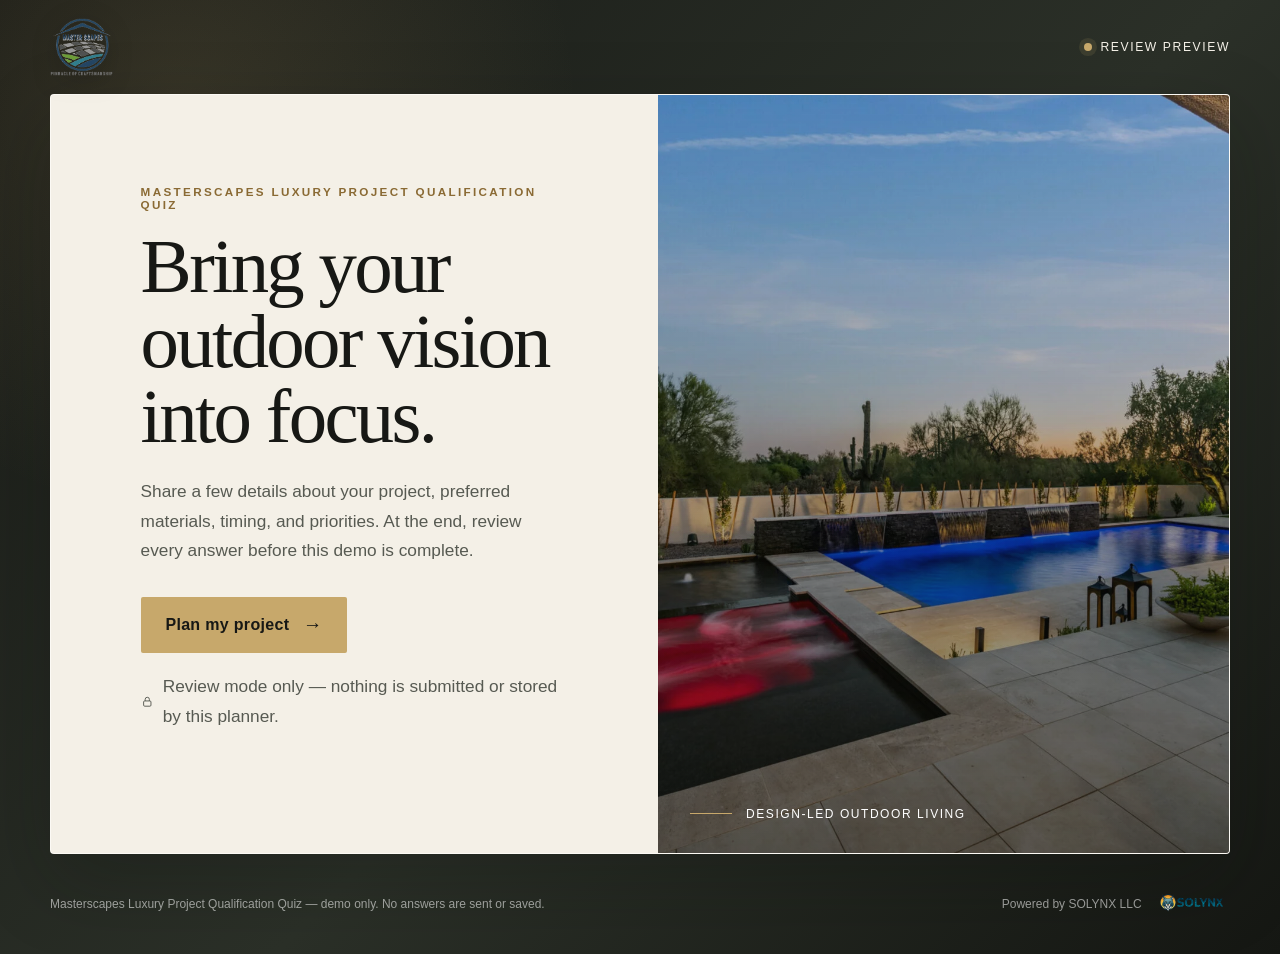
==== project-planner/index.html @ ef537129 "Integrate outdoor project planner preview" ====
<!doctype html>
<html lang="en">
<head>
  <meta charset="utf-8">
  <meta name="viewport" content="width=device-width, initial-scale=1">
  <meta name="description" content="Non-submitting review preview of the Masterscapes Luxury Project Qualification Quiz.">
  <title>Masterscapes Luxury Project Qualification Quiz</title>
  <link rel="stylesheet" href="styles.css">
</head>
<body>
  <a class="skip-link" href="#planner">Skip to project planner</a>
  <header class="site-header">
    <a class="brand" href="../" aria-label="Return to the Master Scapes home page">
      <img src="../images/masterscapes-logo.png" alt="Master Scapes">
    </a>
    <div class="preview-pill"><span aria-hidden="true"></span> Review preview</div>
  </header>

  <main id="planner" class="planner-shell">
    <noscript>
      <p class="noscript">JavaScript is required to use this project-planning preview.</p>
    </noscript>
    <section id="app" aria-live="polite"></section>
  </main>

  <footer class="site-footer">
    <p>Masterscapes Luxury Project Qualification Quiz — demo only. No answers are sent or saved.</p>
    <a href="https://solynx.solutions" aria-label="SOLYNX website">
      <span>Powered by SOLYNX LLC</span>
      <img src="../images/solynx-logo.png" alt="SOLYNX">
    </a>
  </footer>
  <script src="app.js"></script>
</body>
</html>
---- project-planner/styles.css ----
:root {
  --ink: #171815;
  --ink-soft: #252720;
  --forest: #293227;
  --cream: #f4f0e7;
  --paper: #fbf9f4;
  --gold: #c7a86b;
  --gold-dark: #8a6a34;
  --muted: #6f716a;
  --line: rgba(28, 31, 25, 0.15);
  --danger: #a34335;
  --shadow: 0 28px 80px rgba(14, 16, 12, 0.24);
}

* { box-sizing: border-box; }

html { scroll-behavior: smooth; }

body {
  margin: 0;
  min-width: 320px;
  color: var(--ink);
  background:
    radial-gradient(circle at 14% 12%, rgba(199, 168, 107, 0.16), transparent 25rem),
    linear-gradient(135deg, #181a16 0%, #2b3028 55%, #151713 100%);
  font-family: "Segoe UI", Arial, sans-serif;
  min-height: 100vh;
}

button, input, textarea { font: inherit; }
button { cursor: pointer; }

.skip-link {
  position: absolute;
  width: 1px;
  height: 1px;
  padding: 0;
  margin: -1px;
  overflow: hidden;
  clip: rect(0 0 0 0);
  white-space: nowrap;
  border: 0;
  left: 1rem;
  top: 1rem;
  z-index: 100;
  color: var(--ink);
  background: var(--cream);
  border-radius: 0.25rem;
}
.skip-link:focus {
  position: fixed;
  width: auto;
  height: auto;
  padding: 0.75rem 1rem;
  margin: 0;
  overflow: visible;
  clip: auto;
  white-space: normal;
}

.site-header {
  width: min(1180px, calc(100% - 40px));
  min-height: 94px;
  margin: 0 auto;
  display: flex;
  align-items: center;
  justify-content: space-between;
  gap: 1rem;
}

.brand img {
  display: block;
  width: 190px;
  max-height: 58px;
  object-fit: contain;
  object-position: left center;
  filter: drop-shadow(0 4px 12px rgba(0, 0, 0, 0.28));
}

.preview-pill {
  display: inline-flex;
  align-items: center;
  gap: 0.55rem;
  color: #f5f1e8;
  font-size: 0.76rem;
  letter-spacing: 0.13em;
  text-transform: uppercase;
}

.preview-pill span {
  width: 8px;
  height: 8px;
  border-radius: 50%;
  background: var(--gold);
  box-shadow: 0 0 0 5px rgba(199, 168, 107, 0.12);
}

.planner-shell {
  width: min(1180px, calc(100% - 40px));
  margin: 0 auto;
}

#app {
  min-height: 680px;
  background: var(--paper);
  border: 1px solid rgba(255, 255, 255, 0.12);
  border-radius: 4px;
  box-shadow: var(--shadow);
  overflow: hidden;
}

.landing {
  display: grid;
  grid-template-columns: minmax(0, 1.03fr) minmax(380px, 0.97fr);
  min-height: 680px;
}

.landing-copy {
  display: flex;
  flex-direction: column;
  justify-content: center;
  padding: clamp(3rem, 7vw, 7rem);
  background: var(--cream);
}

.eyebrow {
  margin: 0 0 1.15rem;
  color: var(--gold-dark);
  font-size: 0.73rem;
  font-weight: 700;
  letter-spacing: 0.2em;
  text-transform: uppercase;
}

h1, h2, h3, p { margin-top: 0; }

h1, h2 {
  font-family: Georgia, "Times New Roman", serif;
  font-weight: 400;
  letter-spacing: -0.035em;
}

h1 {
  margin-bottom: 1.4rem;
  max-width: 690px;
  font-size: clamp(3rem, 6vw, 5.85rem);
  line-height: 0.98;
}

.landing-copy > p:not(.eyebrow) {
  max-width: 590px;
  margin-bottom: 2rem;
  color: #575a52;
  font-size: 1.08rem;
  line-height: 1.7;
}

.landing-visual {
  position: relative;
  min-height: 520px;
  background:
    linear-gradient(180deg, rgba(12, 15, 10, 0.06), rgba(12, 15, 10, 0.58)),
    url("../images/UltimateBackyardPage_Function-scaled-1920x1280.webp") center / cover;
}

.visual-note {
  position: absolute;
  left: 2rem;
  right: 2rem;
  bottom: 2rem;
  display: flex;
  align-items: center;
  gap: 0.9rem;
  color: white;
  font-size: 0.75rem;
  letter-spacing: 0.13em;
  text-transform: uppercase;
}

.visual-note::before {
  content: "";
  width: 42px;
  height: 1px;
  background: var(--gold);
}

.primary-button, .secondary-button, .text-button, .choice-card, .edit-button {
  border: 0;
}

.primary-button {
  display: inline-flex;
  width: fit-content;
  align-items: center;
  justify-content: center;
  gap: 0.85rem;
  min-height: 56px;
  padding: 0 1.55rem;
  color: #171815;
  background: var(--gold);
  font-weight: 700;
  letter-spacing: 0.02em;
  border-radius: 2px;
  text-decoration: none;
  transition: transform 160ms ease, background 160ms ease;
}

.primary-button::after { content: "→"; font-size: 1.2rem; }
.primary-button:hover { transform: translateY(-2px); background: #d3b77f; }
.primary-button:focus-visible, .secondary-button:focus-visible, .text-button:focus-visible,
.choice-card:focus-visible, .edit-button:focus-visible, input:focus-visible, textarea:focus-visible {
  outline: 3px solid rgba(199, 168, 107, 0.48);
  outline-offset: 3px;
}

.privacy-note {
  display: flex;
  align-items: center;
  gap: 0.6rem;
  margin: 1.2rem 0 0;
  color: #73766e;
  font-size: 0.79rem;
}
.privacy-note svg { width: 16px; height: 16px; }

.step-layout {
  display: grid;
  grid-template-columns: 250px minmax(0, 1fr);
  min-height: 680px;
}

.step-rail {
  display: flex;
  flex-direction: column;
  padding: 2.4rem 2rem;
  color: #f2eee4;
  background:
    linear-gradient(180deg, rgba(24, 27, 22, 0.94), rgba(24, 27, 22, 0.98)),
    url("../images/UltimateBackyardPage_Function-scaled-1920x1280.webp") center / cover;
}

.rail-mark {
  width: 145px;
  margin-bottom: 4rem;
}

.rail-kicker {
  margin-bottom: 0.7rem;
  color: var(--gold);
  font-size: 0.7rem;
  letter-spacing: 0.16em;
  text-transform: uppercase;
}

.rail-count {
  margin-bottom: 1rem;
  font-family: Georgia, serif;
  font-size: 1.55rem;
}

.progress-track {
  width: 100%;
  height: 2px;
  background: rgba(255,255,255,0.17);
  overflow: hidden;
}

.progress-fill {
  display: block;
  height: 100%;
  background: var(--gold);
  transition: width 220ms ease;
}

.rail-footnote {
  margin: auto 0 0;
  color: rgba(255,255,255,0.58);
  font-size: 0.73rem;
  line-height: 1.5;
}

.step-panel {
  display: flex;
  flex-direction: column;
  padding: clamp(2rem, 5vw, 4.5rem) clamp(1.4rem, 6vw, 6rem) 2.2rem;
}

.step-content { flex: 1; }

.step-content h2 {
  margin-bottom: 0.8rem;
  font-size: clamp(2.25rem, 4vw, 4rem);
  line-height: 1.04;
}

.step-intro {
  max-width: 690px;
  margin-bottom: 2rem;
  color: var(--muted);
  line-height: 1.6;
}

.choice-grid {
  display: grid;
  grid-template-columns: repeat(2, minmax(0, 1fr));
  gap: 0.75rem;
}

.choice-grid.compact { grid-template-columns: repeat(3, minmax(0, 1fr)); }

.choice-card {
  position: relative;
  min-height: 74px;
  padding: 1rem 3.2rem 1rem 1rem;
  color: var(--ink);
  background: #fff;
  border: 1px solid var(--line);
  border-radius: 3px;
  text-align: left;
  line-height: 1.35;
  transition: border-color 150ms ease, background 150ms ease, transform 150ms ease;
}

.choice-card:hover { transform: translateY(-1px); border-color: rgba(138, 106, 52, 0.6); }

.choice-card::after {
  content: "";
  position: absolute;
  right: 1rem;
  top: 50%;
  width: 19px;
  height: 19px;
  border: 1px solid #aaa99f;
  border-radius: 50%;
  transform: translateY(-50%);
}

.choice-card.multi::after { border-radius: 3px; }
.choice-card.selected { background: #f3ecdd; border-color: var(--gold-dark); }
.choice-card.selected::after {
  content: "✓";
  display: grid;
  place-items: center;
  color: white;
  background: var(--gold-dark);
  border-color: var(--gold-dark);
  font-size: 0.72rem;
}

.validation {
  margin: 1rem 0 0;
  color: var(--danger);
  font-size: 0.88rem;
  font-weight: 600;
}

.budget-note {
  margin: -0.8rem 0 1.5rem;
  padding-left: 0.8rem;
  color: #777269;
  border-left: 2px solid var(--gold);
  font-size: 0.82rem;
}

.field-grid {
  display: grid;
  grid-template-columns: repeat(2, minmax(0, 1fr));
  gap: 1rem;
}

.field { display: grid; gap: 0.45rem; }
.field.full { grid-column: 1 / -1; }
.field label { font-size: 0.78rem; font-weight: 700; letter-spacing: 0.03em; }
.field label span { color: #7b7e76; font-weight: 400; }

.field input {
  width: 100%;
  min-height: 52px;
  padding: 0.75rem 0.85rem;
  color: var(--ink);
  background: white;
  border: 1px solid var(--line);
  border-radius: 2px;
}

.followup-label { margin: 1.6rem 0 0.75rem; font-size: 0.78rem; font-weight: 700; }
.followup-grid { grid-template-columns: repeat(3, minmax(0, 1fr)); }

.step-actions {
  display: flex;
  align-items: center;
  justify-content: space-between;
  gap: 1rem;
  padding-top: 2.2rem;
  border-top: 1px solid var(--line);
}

.text-button {
  min-height: 45px;
  padding: 0 0.5rem;
  color: #696b64;
  background: transparent;
  font-weight: 600;
}
.text-button::before { content: "←"; margin-right: 0.55rem; }

.summary-grid {
  display: grid;
  grid-template-columns: repeat(2, minmax(0, 1fr));
  gap: 0.8rem;
  margin-bottom: 1.4rem;
}

.summary-card {
  min-height: 118px;
  padding: 1.1rem;
  background: white;
  border: 1px solid var(--line);
  border-radius: 3px;
}

.summary-card.wide { grid-column: 1 / -1; }
.summary-card-head { display: flex; align-items: center; justify-content: space-between; gap: 1rem; }
.summary-card h3 {
  margin: 0;
  color: var(--gold-dark);
  font-size: 0.68rem;
  letter-spacing: 0.15em;
  text-transform: uppercase;
}
.summary-card p { margin: 0.85rem 0 0; line-height: 1.5; }
.summary-card .muted-detail { color: var(--muted); font-size: 0.86rem; }

.edit-button {
  padding: 0.35rem 0;
  color: #54574f;
  background: transparent;
  border-bottom: 1px solid #b8a477;
  font-size: 0.74rem;
  font-weight: 700;
}

.review-disclosure {
  padding: 0.9rem 1rem;
  color: #686b63;
  background: #efe9dc;
  border-radius: 3px;
  font-size: 0.8rem;
  line-height: 1.5;
}

.completion {
  display: grid;
  place-items: center;
  min-height: 680px;
  padding: 2rem;
  text-align: center;
  background:
    linear-gradient(135deg, rgba(18, 21, 16, 0.96), rgba(35, 42, 32, 0.94)),
    url("../images/UltimateBackyardPage_Function-scaled-1920x1280.webp") center / cover;
  color: #f5f1e7;
}

.completion-inner { max-width: 650px; }
.completion-mark {
  display: grid;
  place-items: center;
  width: 70px;
  height: 70px;
  margin: 0 auto 1.7rem;
  color: var(--ink);
  background: var(--gold);
  border-radius: 50%;
  font-size: 1.65rem;
}
.completion h2 { margin-bottom: 1rem; font-size: clamp(2.7rem, 6vw, 5rem); }
.completion p { color: rgba(255,255,255,0.72); line-height: 1.65; }
.completion-boundary { font-size: 0.86rem; }
.completion-actions {
  display: flex;
  flex-wrap: wrap;
  align-items: center;
  justify-content: center;
  gap: 1rem;
  margin-top: 1.5rem;
}
.completion .primary-button { margin: 0; }
.completion .consultation-link::after { content: "↗"; }
.completion .restart-button { color: rgba(255,255,255,0.78); }

.site-footer {
  width: min(1180px, calc(100% - 40px));
  min-height: 100px;
  margin: 0 auto;
  display: flex;
  align-items: center;
  justify-content: space-between;
  gap: 1rem;
  color: rgba(255,255,255,0.55);
  font-size: 0.75rem;
}
.site-footer p { margin: 0; }
.site-footer a { display: flex; align-items: center; gap: 0.65rem; color: inherit; text-decoration: none; }
.site-footer img { width: 78px; max-height: 26px; object-fit: contain; }
.noscript { padding: 2rem; }

@media (max-width: 900px) {
  .landing { grid-template-columns: 1fr; }
  .landing-copy { min-height: 530px; }
  .landing-visual { min-height: 360px; }
  .step-layout { grid-template-columns: 1fr; }
  .step-rail { display: block; padding: 1.2rem 1.4rem; }
  .rail-mark, .rail-footnote { display: none; }
  .rail-count { margin-bottom: 0.7rem; font-size: 1rem; }
  .rail-kicker { margin-bottom: 0.4rem; }
  .choice-grid.compact { grid-template-columns: repeat(2, minmax(0, 1fr)); }
}

@media (max-width: 620px) {
  .site-header, .planner-shell, .site-footer { width: min(100% - 24px, 1180px); }
  .site-header { min-height: 78px; }
  .brand img { width: 148px; max-height: 46px; }
  .preview-pill { font-size: 0; }
  .preview-pill::after { content: "Preview"; font-size: 0.67rem; }
  #app { min-height: calc(100vh - 156px); }
  .landing { min-height: calc(100vh - 156px); }
  .landing-copy { min-height: 500px; padding: 3rem 1.5rem; }
  .landing-visual { min-height: 260px; }
  h1 { font-size: clamp(2.65rem, 14vw, 4.1rem); }
  .step-layout { min-height: calc(100vh - 156px); }
  .step-panel { padding: 2.4rem 1.25rem 1.2rem; }
  .step-content h2 { font-size: 2.45rem; }
  .choice-grid, .choice-grid.compact, .field-grid, .summary-grid { grid-template-columns: 1fr; }
  .followup-grid { grid-template-columns: 1fr; }
  .summary-card.wide, .field.full { grid-column: auto; }
  .step-actions { position: sticky; bottom: 0; margin: 1.5rem -1.25rem -1.2rem; padding: 1rem 1.25rem; background: rgba(251, 249, 244, 0.96); backdrop-filter: blur(10px); }
  .step-actions .primary-button { min-height: 50px; }
  .site-footer { min-height: 116px; align-items: flex-start; justify-content: center; flex-direction: column; padding: 1.2rem 0; }
}

@media (prefers-reduced-motion: reduce) {
  * { scroll-behavior: auto !important; transition: none !important; }
}
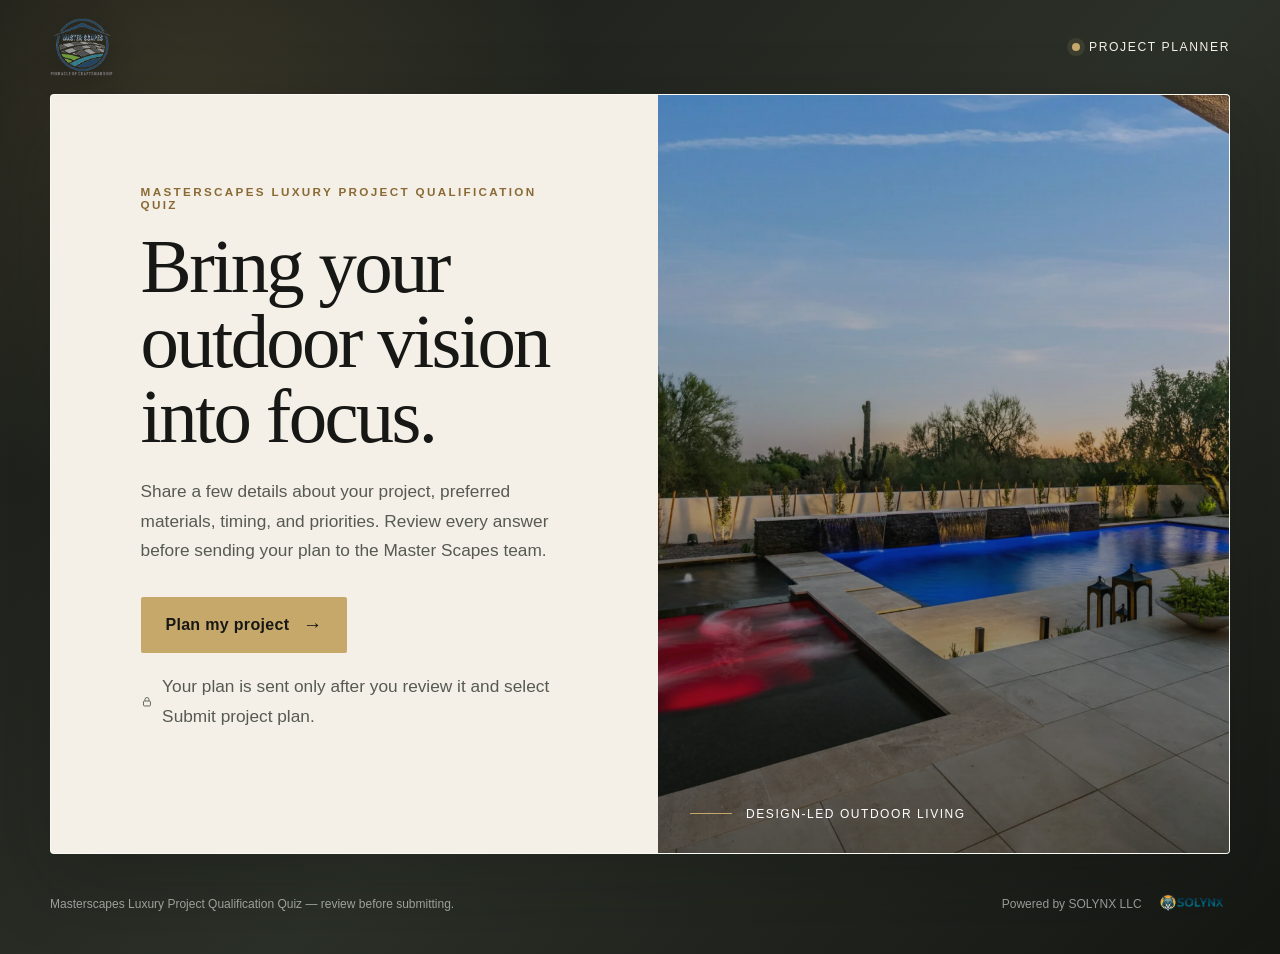
==== commit 5c976cc3: "Prepare durable project planner submission candidate" ====
--- a/project-planner/index.html
+++ b/project-planner/index.html
@@ -3,7 +3,7 @@
 <head>
   <meta charset="utf-8">
   <meta name="viewport" content="width=device-width, initial-scale=1">
-  <meta name="description" content="Non-submitting review preview of the Masterscapes Luxury Project Qualification Quiz.">
+  <meta name="description" content="Plan a luxury outdoor project and send the details to the Master Scapes team for follow-up.">
   <title>Masterscapes Luxury Project Qualification Quiz</title>
   <link rel="stylesheet" href="styles.css">
 </head>
@@ -13,18 +13,18 @@
     <a class="brand" href="../" aria-label="Return to the Master Scapes home page">
       <img src="../images/masterscapes-logo.png" alt="Master Scapes">
     </a>
-    <div class="preview-pill"><span aria-hidden="true"></span> Review preview</div>
+    <div class="preview-pill"><span aria-hidden="true"></span> Project planner</div>
   </header>
 
   <main id="planner" class="planner-shell">
     <noscript>
-      <p class="noscript">JavaScript is required to use this project-planning preview.</p>
+      <p class="noscript">JavaScript is required to use this project planner.</p>
     </noscript>
     <section id="app" aria-live="polite"></section>
   </main>
 
   <footer class="site-footer">
-    <p>Masterscapes Luxury Project Qualification Quiz — demo only. No answers are sent or saved.</p>
+    <p>Masterscapes Luxury Project Qualification Quiz — review before submitting.</p>
     <a href="https://solynx.solutions" aria-label="SOLYNX website">
       <span>Powered by SOLYNX LLC</span>
       <img src="../images/solynx-logo.png" alt="SOLYNX">
--- a/project-planner/styles.css
+++ b/project-planner/styles.css
@@ -449,6 +449,43 @@
   line-height: 1.5;
 }
 
+.consent-panel {
+  display: grid;
+  gap: 0.9rem;
+  margin-top: 1rem;
+  padding: 1rem;
+  background: #fff;
+  border: 1px solid var(--line);
+  border-radius: 3px;
+}
+
+.consent-choice {
+  display: grid;
+  grid-template-columns: 22px 1fr;
+  gap: 0.75rem;
+  align-items: start;
+  color: #4f524b;
+  font-size: 0.8rem;
+  line-height: 1.55;
+}
+
+.consent-choice input {
+  width: 20px;
+  height: 20px;
+  margin: 0.1rem 0 0;
+  accent-color: var(--gold-dark);
+}
+
+.consent-links,
+.submission-status {
+  margin: 0;
+  font-size: 0.8rem;
+}
+
+.consent-links a { color: var(--gold-dark); }
+.submission-status { color: var(--danger); font-weight: 600; }
+.primary-button:disabled { cursor: wait; opacity: 0.68; }
+
 .completion {
   display: grid;
   place-items: center;
@@ -521,7 +558,7 @@
   .site-header { min-height: 78px; }
   .brand img { width: 148px; max-height: 46px; }
   .preview-pill { font-size: 0; }
-  .preview-pill::after { content: "Preview"; font-size: 0.67rem; }
+  .preview-pill::after { content: "Planner"; font-size: 0.67rem; }
   #app { min-height: calc(100vh - 156px); }
   .landing { min-height: calc(100vh - 156px); }
   .landing-copy { min-height: 500px; padding: 3rem 1.5rem; }
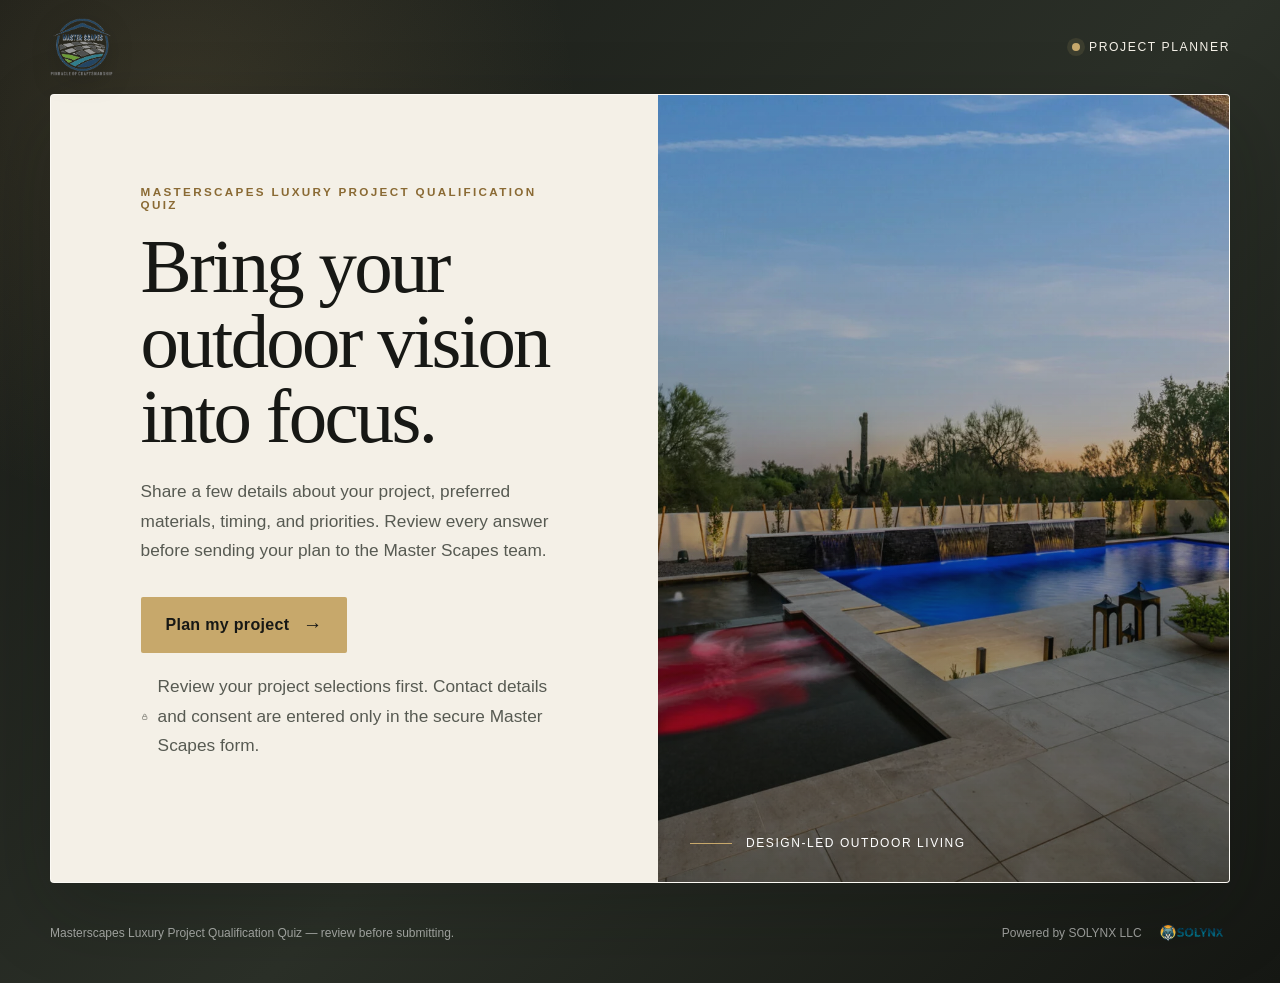
==== commit 74cd7a33: "Prepare native planner handoff" ====
--- a/project-planner/index.html
+++ b/project-planner/index.html
@@ -30,6 +30,7 @@
       <img src="../images/solynx-logo.png" alt="SOLYNX">
     </a>
   </footer>
+  <script src="submission-config.js"></script>
   <script src="app.js"></script>
 </body>
 </html>
--- a/project-planner/styles.css
+++ b/project-planner/styles.css
@@ -524,6 +524,33 @@
 .completion .primary-button { margin: 0; }
 .completion .consultation-link::after { content: "↗"; }
 .completion .restart-button { color: rgba(255,255,255,0.78); }
+.native-submit {
+  min-height: 760px;
+  background: var(--paper);
+}
+.native-submit-head {
+  padding: clamp(2rem, 5vw, 4rem);
+  border-bottom: 1px solid var(--line);
+}
+.native-submit-head h2 {
+  max-width: 820px;
+  margin: 0 0 1rem;
+  font-size: clamp(2.35rem, 5vw, 4.4rem);
+}
+.native-submit-head > p:not(.eyebrow) {
+  max-width: 760px;
+  color: var(--muted);
+  line-height: 1.65;
+}
+.native-submit-head .text-button { margin-top: 1rem; }
+.native-boundary { font-size: 0.86rem; }
+.native-submit-frame {
+  display: block;
+  width: 100%;
+  min-height: 940px;
+  border: 0;
+  background: #fff;
+}
 
 .site-footer {
   width: min(1180px, calc(100% - 40px));
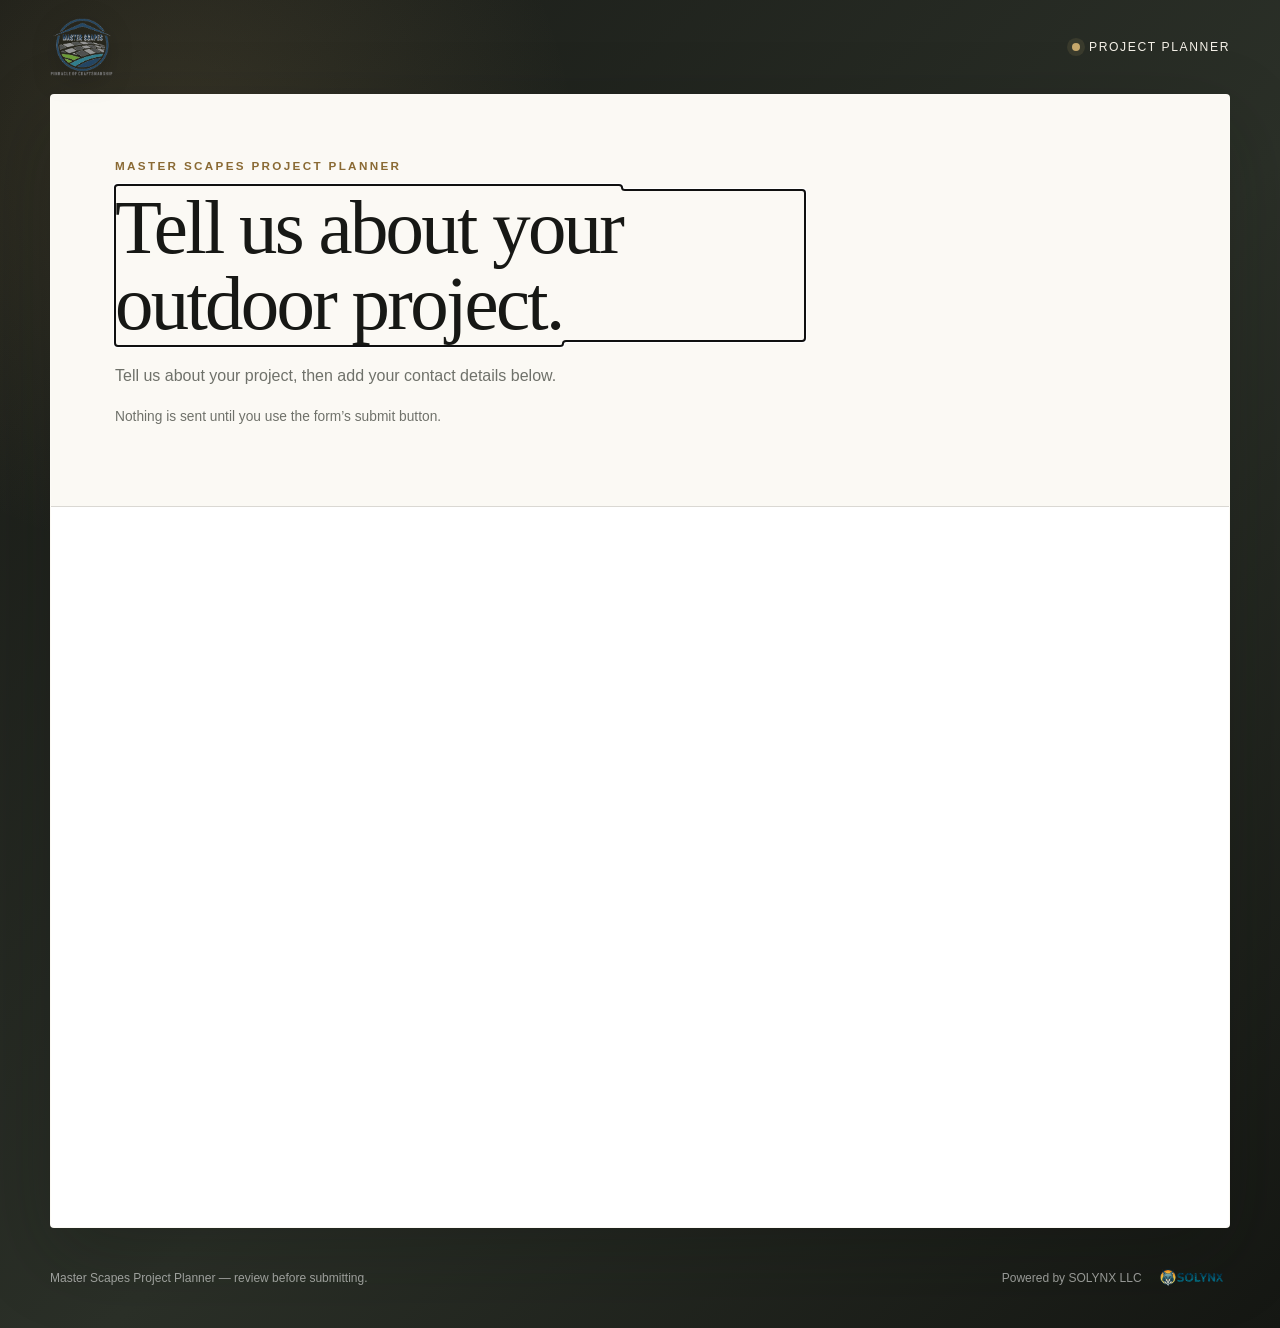
==== commit a62efd6e: "Fix Master Scapes planner duplicate questionnaire" ====
--- a/project-planner/index.html
+++ b/project-planner/index.html
@@ -4,7 +4,7 @@
   <meta charset="utf-8">
   <meta name="viewport" content="width=device-width, initial-scale=1">
   <meta name="description" content="Plan a luxury outdoor project and send the details to the Master Scapes team for follow-up.">
-  <title>Masterscapes Luxury Project Qualification Quiz</title>
+  <title>Master Scapes Project Planner</title>
   <link rel="stylesheet" href="styles.css">
 </head>
 <body>
@@ -24,7 +24,7 @@
   </main>
 
   <footer class="site-footer">
-    <p>Masterscapes Luxury Project Qualification Quiz — review before submitting.</p>
+    <p>Master Scapes Project Planner — review before submitting.</p>
     <a href="https://solynx.solutions" aria-label="SOLYNX website">
       <span>Powered by SOLYNX LLC</span>
       <img src="../images/solynx-logo.png" alt="SOLYNX">
--- a/project-planner/styles.css
+++ b/project-planner/styles.css
@@ -547,7 +547,7 @@
 .native-submit-frame {
   display: block;
   width: 100%;
-  min-height: 940px;
+  height: 720px;
   border: 0;
   background: #fff;
 }
